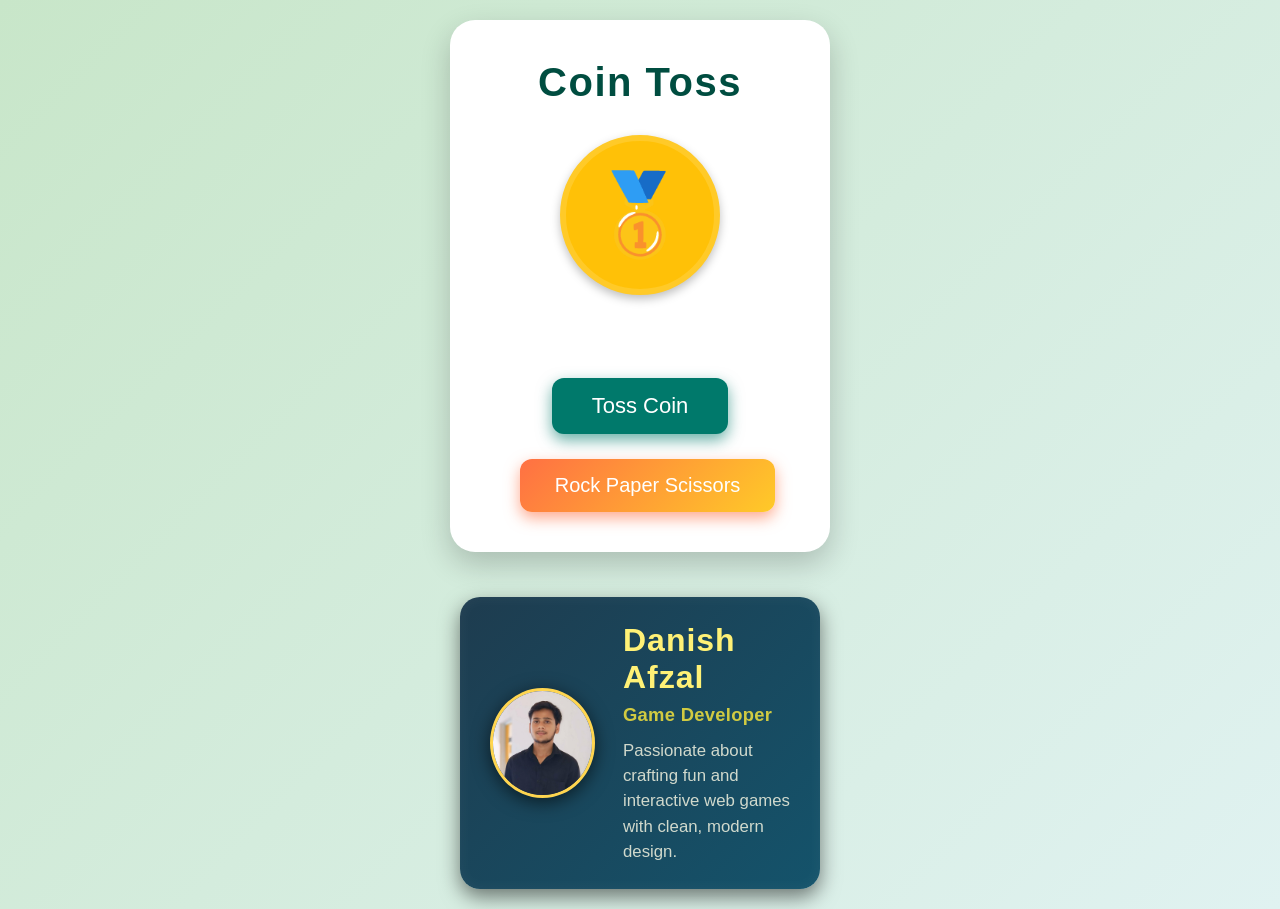
==== index.html @ 489bcd23 "Initial commit" ====
<!DOCTYPE html>
<html lang="en">
<head>
  <meta charset="UTF-8" />
  <meta name="viewport" content="width=device-width, initial-scale=1" />
  <title>Coin Toss Game</title>
  <link rel="stylesheet" href="style.css" />
</head>
<body>
  <div class="container">
    <h1>Coin Toss</h1>
    <div class="coin" id="coin" title="Click to toss the coin">
      <div class="side heads">🥇</div>
      <div class="side tails">🎯</div>
    </div>
    <p id="result"></p>

    <!-- Button Group for Toss and RPS buttons -->
    <div class="button-group">
      <button id="toss-btn">Toss Coin</button>
      <button id="go-to-rps">Rock Paper Scissors</button>
    </div>
  </div>

  <!-- Creator Card -->
  <div class="creator-card">
    <img src="images/danish.jpg" alt="Creator Photo" />
    <div class="creator-info">
      <h2>Danish Afzal</h2>
      <h4>Game Developer</h4>
      <p>Passionate about crafting fun and interactive web games with clean, modern design.</p>
    </div>
  </div>

  


  <script src="script.js"></script>
</body>
</html>
---- style.css ----
/* Reset and basic */
* {
  box-sizing: border-box;
  margin: 0;
  padding: 0;
}

body {
  background: linear-gradient(135deg, #c8e6c9, #e0f2f1);
  font-family: 'Poppins', sans-serif;
  display: flex;
  flex-direction: column;
  justify-content: center;
  align-items: center;
  min-height: 100vh;
  padding: 20px;
  color: #004d40;
}

/* Container */
.container {
  text-align: center;
  background: #ffffff;
  padding: 40px 50px;
  border-radius: 25px;
  box-shadow: 0 12px 30px rgba(0, 0, 0, 0.2);
  max-width: 380px;
  width: 100%;
}

/* Heading */
h1 {
  color: #004d40;
  font-size: 40px;
  margin-bottom: 30px;
  letter-spacing: 1.5px;
}

/* Coin styles */
.coin {
  width: 160px;
  height: 160px;
  position: relative;
  margin: 30px auto;
  perspective: 1200px;
  cursor: pointer;
}

.coin .side {
  position: absolute;
  width: 160px;
  height: 160px;
  border-radius: 50%;
  display: flex;
  justify-content: center;
  align-items: center;
  font-size: 80px;
  backface-visibility: hidden;
  user-select: none;
  box-shadow: 0 4px 10px rgba(0,0,0,0.25);
  transition: transform 1s cubic-bezier(0.4, 0, 0.2, 1);
}

.heads {
  background: #ffc107;
  color: #6a4f00;
  border: 6px solid #ffca28;
  transform: rotateY(0deg);
}

.tails {
  background: #ff5722;
  color: #fff3e0;
  border: 6px solid #ff7043;
  transform: rotateY(180deg);
}

/* Flipping animation classes */
.flipping {
  animation: flip-animation 1.5s ease forwards;
}

/* Result text */
#result {
  font-size: 24px;
  color: #333;
  margin: 25px 0;
  min-height: 28px;
  font-weight: 600;
}

/* Toss button */
button#toss-btn {
  padding: 15px 40px;
  font-size: 22px;
  background: #00796b;
  color: white;
  border: none;
  border-radius: 12px;
  cursor: pointer;
  box-shadow: 0 6px 15px rgba(0, 121, 107, 0.6);
  transition: background 0.3s ease, box-shadow 0.3s ease;
}

button#toss-btn:hover {
  background: #004d40;
  box-shadow: 0 8px 25px rgba(0, 68, 64, 0.8);
}

/* Flip keyframes */
@keyframes flip-animation {
  0% {
    transform: rotateY(0deg);
  }
  25% {
    transform: rotateY(540deg);
  }
  50% {
    transform: rotateY(1080deg);
  }
  75% {
    transform: rotateY(1530deg);
  }
  100% {
    transform: rotateY(1800deg);
  }
}

/* Creator Card */
.creator-card {
  margin-top: 45px;
  display: flex;
  align-items: center;
  background: linear-gradient(135deg, #1e3c4f, #14536b);
  border-radius: 20px;
  padding: 25px 30px;
  box-shadow:
    0 8px 20px rgba(0,0,0,0.5),
    inset 0 0 15px rgba(255,255,255,0.05);
  transition: transform 0.3s ease, box-shadow 0.3s ease;
  cursor: default;
  max-width: 360px;
  margin-left: auto;
  margin-right: auto;
}

.creator-card:hover {
  transform: translateY(-6px);
  box-shadow:
    0 12px 30px rgba(0,0,0,0.7),
    inset 0 0 25px rgba(255,255,255,0.1);
}

.creator-card img {
  width: 110px;
  height: 110px;
  border-radius: 50%;
  border: 3.5px solid #ffd54f;
  margin-right: 28px;
  box-shadow: 0 4px 18px rgba(0,0,0,0.6);
  object-fit: cover;
}

.creator-info h2 {
  margin: 0 0 8px;
  font-weight: 700;
  color: #fff176;
  font-size: 2rem;
  letter-spacing: 1px;
  font-family: 'Segoe UI', Tahoma, Geneva, Verdana, sans-serif;
}

.creator-info h4 {
  margin: 0 0 12px;
  font-weight: 600;
  font-style: normal;
  color: #ffeb3bcc;
  font-size: 1.15rem;
  letter-spacing: 0.3px;
}

.creator-info p {
  margin: 0;
  color: #fffde7cc;
  font-size: 1.05rem;
  max-width: 240px;
  line-height: 1.5;
  font-family: 'Segoe UI', Tahoma, Geneva, Verdana, sans-serif;
}

/* Footer */
footer {
  position: fixed;
  bottom: 10px;
  width: 100%;
  text-align: center;
  font-family: 'Segoe UI', Tahoma, Geneva, Verdana, sans-serif;
  font-size: 1rem;
  color: #f0e68ccc;
  user-select: none;
  pointer-events: none;
  z-index: 9999;
}

footer a {
  color: #ffd54f;
  text-decoration: none;
  pointer-events: auto;
  transition: color 0.3s ease;
}

footer a:hover {
  color: #fff176;
  text-decoration: underline;
}
/* Rock Paper Scissors Button */
button#go-to-rps {
  padding: 15px 35px;
  font-size: 20px;
  background: linear-gradient(135deg, #ff7043, #ffca28);
  color: #ffffff;
  border: none;
  border-radius: 12px;
  cursor: pointer;
  margin-top: 25px;
  margin-left: 15px;
  box-shadow: 0 6px 15px rgba(255, 112, 67, 0.6);
  transition: background 0.3s ease, box-shadow 0.3s ease, transform 0.2s ease;
}

button#go-to-rps:hover {
  background: linear-gradient(135deg, #e65100, #ffb300);
  box-shadow: 0 8px 25px rgba(230, 81, 0, 0.75);
  transform: translateY(-2px);
}
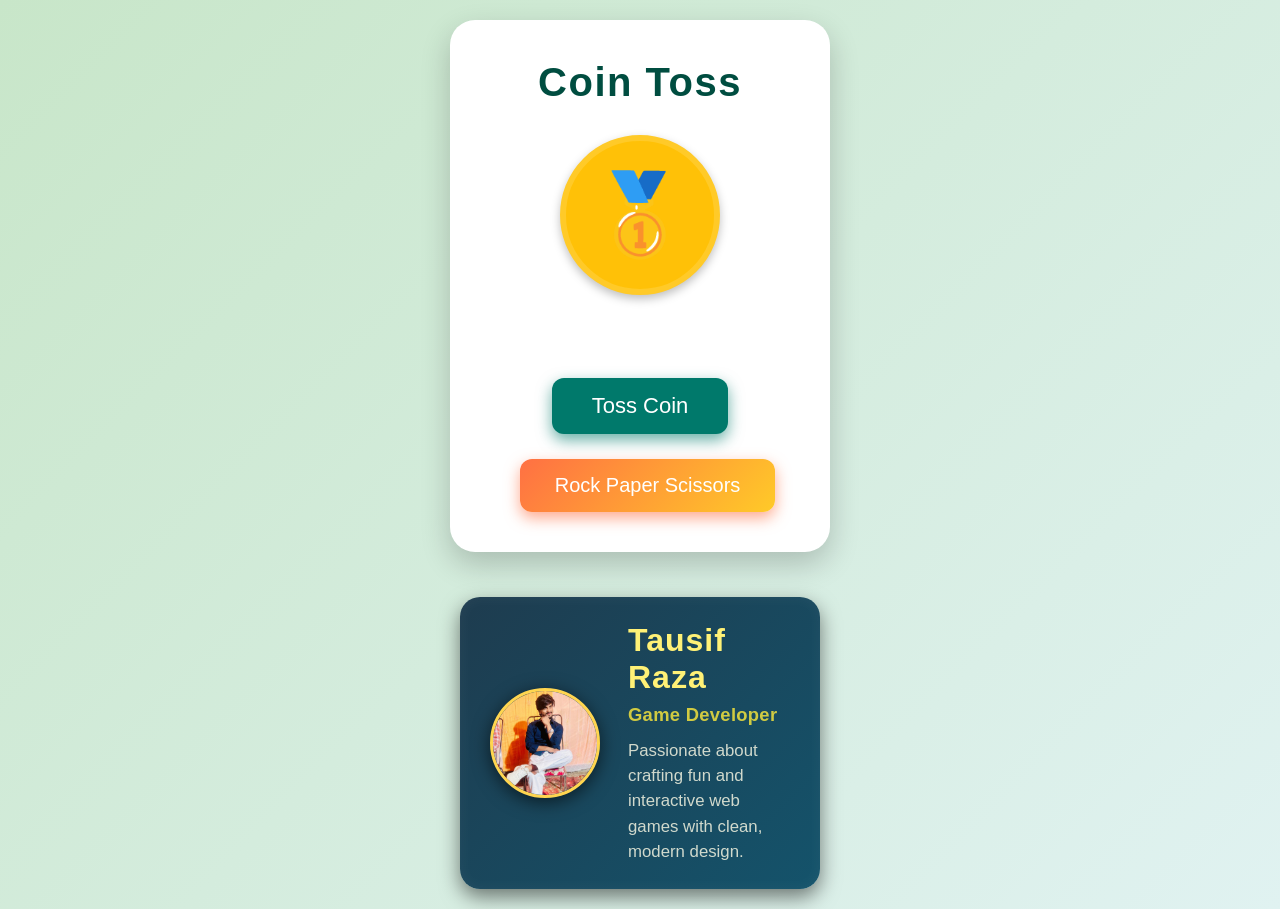
==== commit 4e27a046: "Updated website" ====
--- a/index.html
+++ b/index.html
@@ -24,9 +24,9 @@
 
   <!-- Creator Card -->
   <div class="creator-card">
-    <img src="images/danish.jpg" alt="Creator Photo" />
+    <img src="images/image.png" alt="Creator Photo" />
     <div class="creator-info">
-      <h2>Danish Afzal</h2>
+      <h2>Tausif Raza</h2>
       <h4>Game Developer</h4>
       <p>Passionate about crafting fun and interactive web games with clean, modern design.</p>
     </div>
